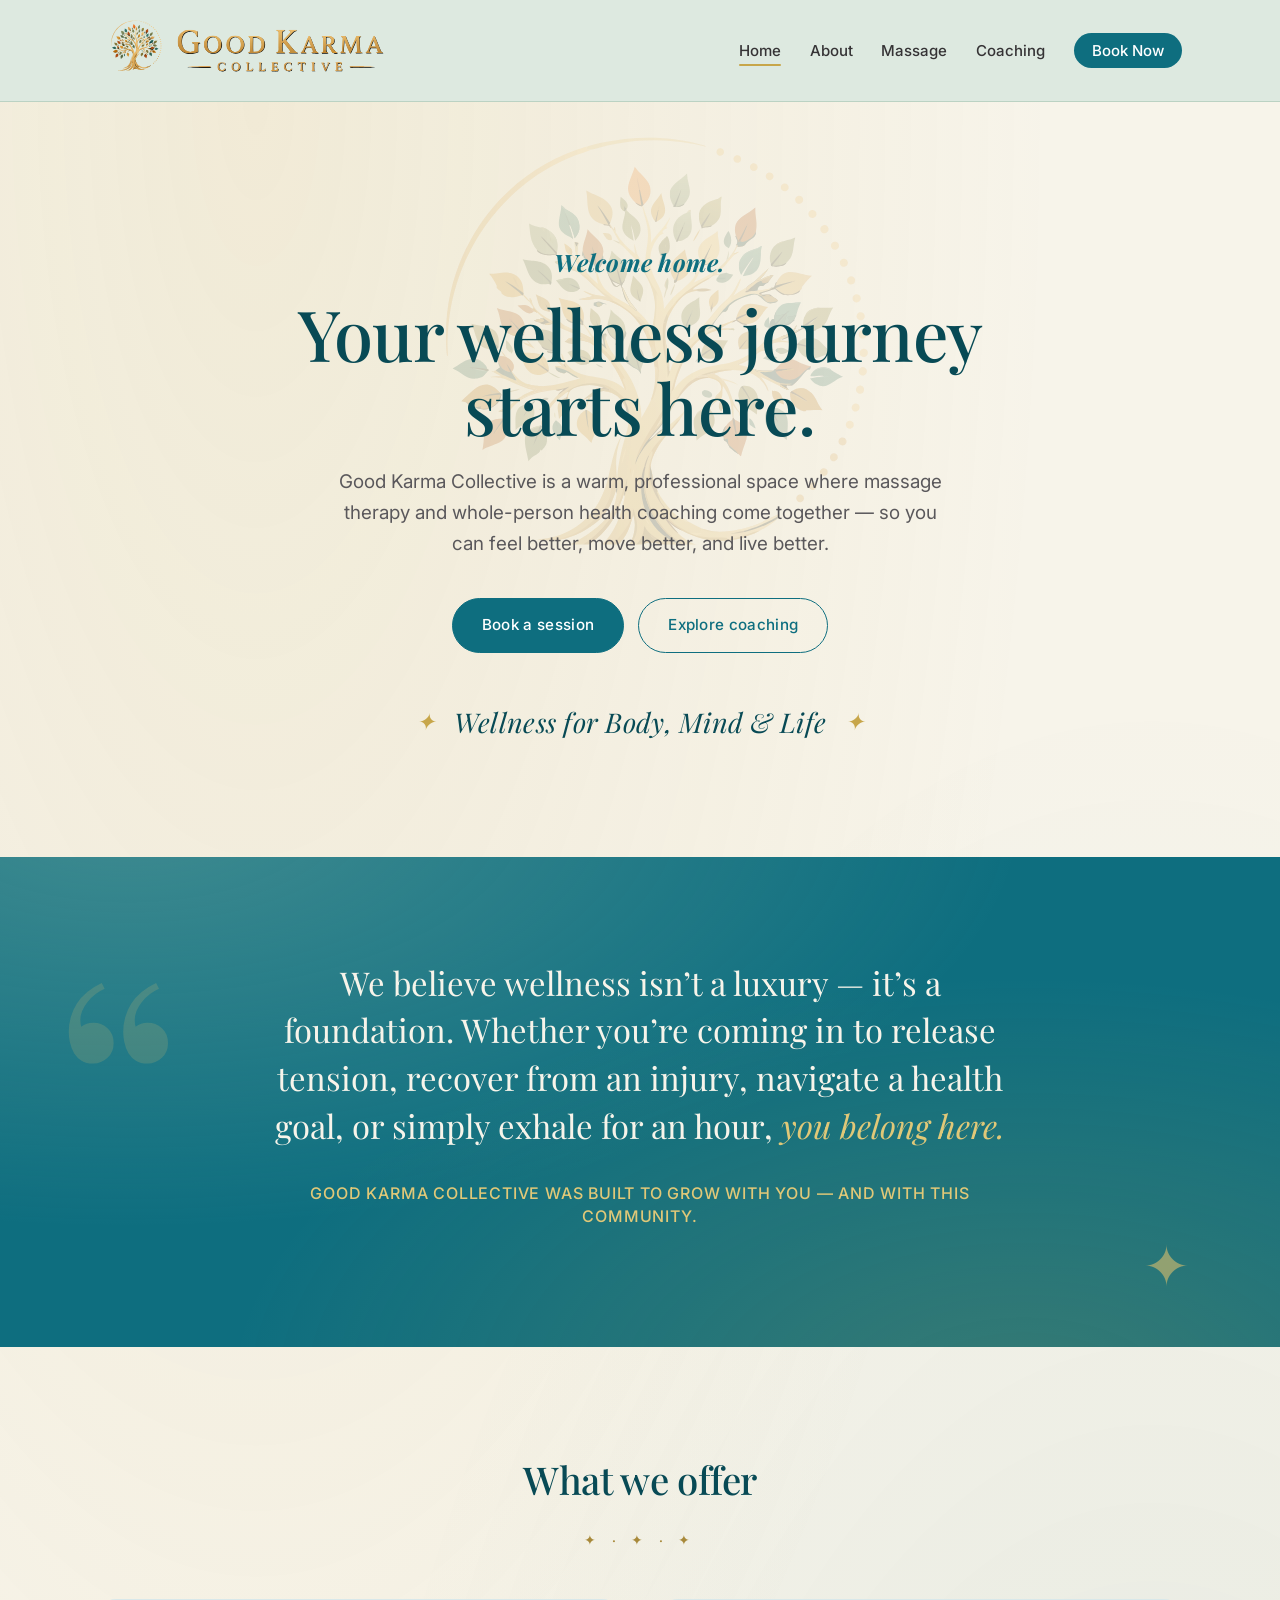
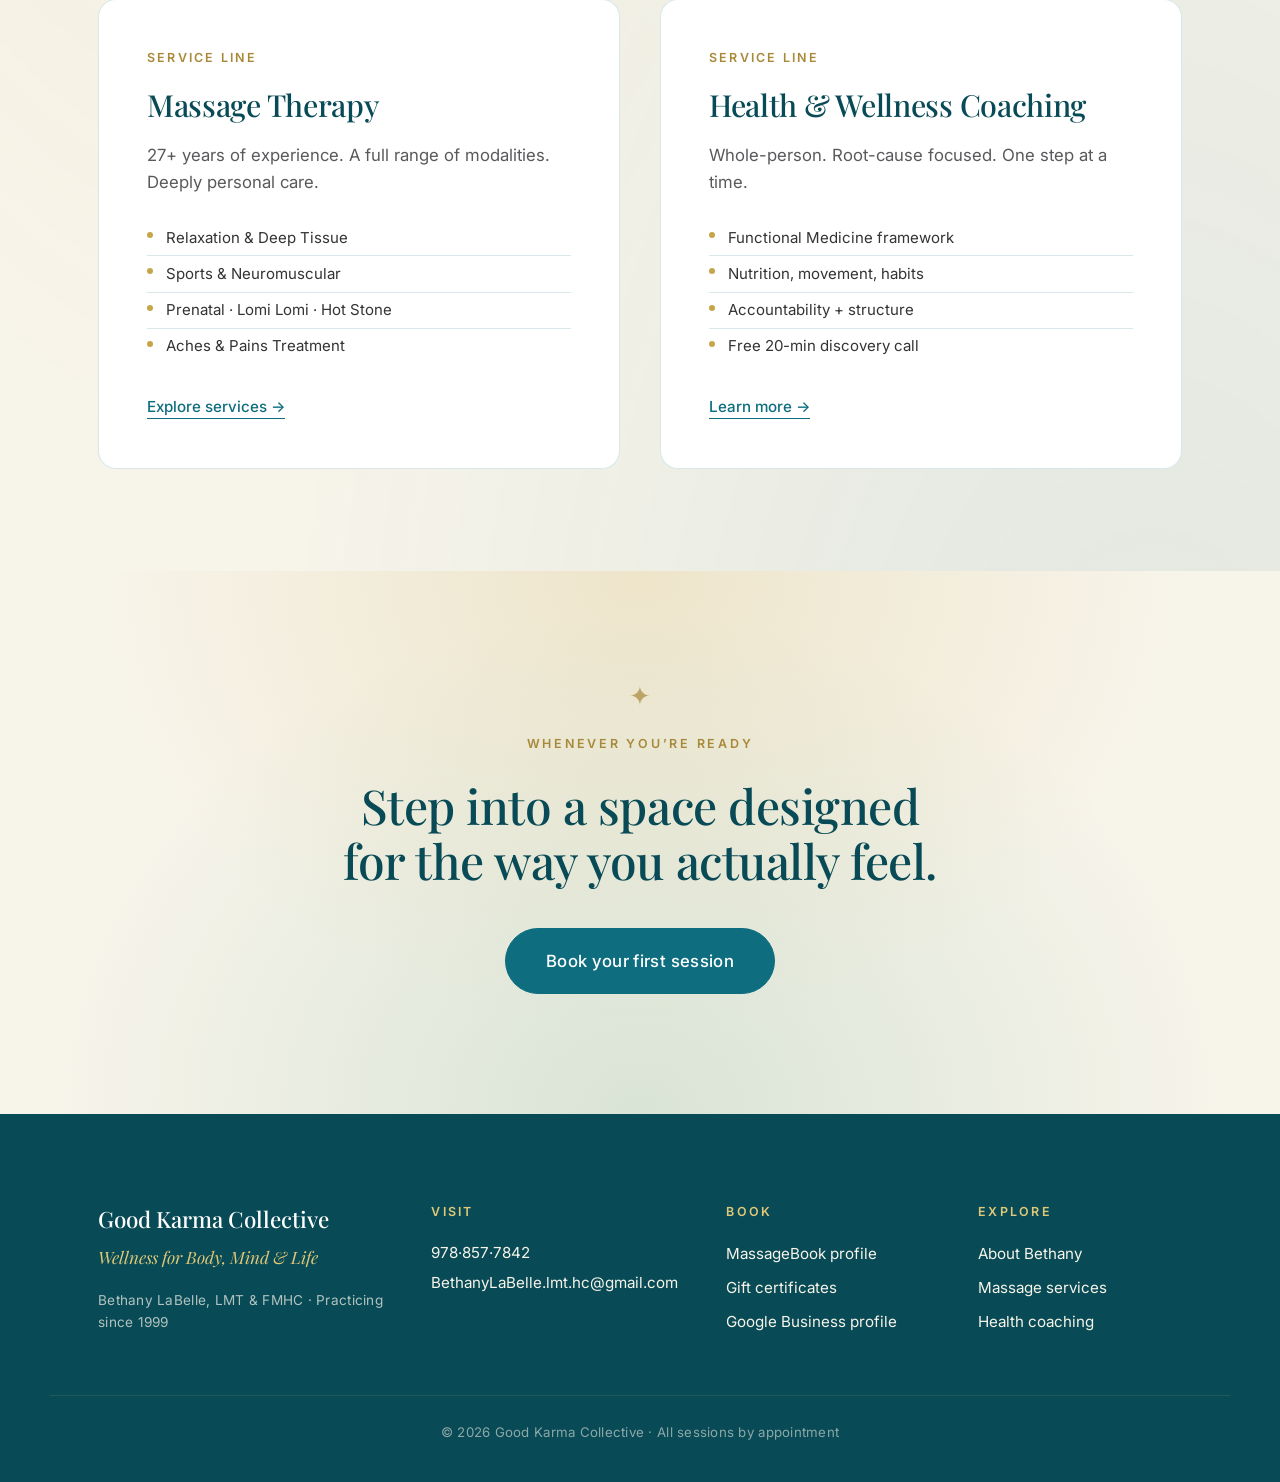
==== index.html @ 180ca0ec "Build out full 5-page site + v4 wellness palette + tree backdrop" ====
<!DOCTYPE html>
<html lang="en">
<head>
  <meta charset="UTF-8">
  <meta name="viewport" content="width=device-width, initial-scale=1.0">
  <title>Good Karma Collective — Wellness for Body, Mind & Life</title>
  <meta name="description" content="Massage therapy and functional medicine health coaching in a warm, professional space. Bethany LaBelle, LMT and FMHC, practicing since 1999.">

  <link rel="preconnect" href="https://fonts.googleapis.com">
  <link rel="preconnect" href="https://fonts.gstatic.com" crossorigin>
  <link href="https://fonts.googleapis.com/css2?family=Playfair+Display:ital,wght@0,400;0,500;0,600;0,700;1,400&family=Inter:wght@300;400;500;600&display=swap" rel="stylesheet">

  <link rel="stylesheet" href="styles.css">

  <!-- Variant-only styles: ghosted tree backdrop. Doesn't modify shared styles.css. -->
  <style>
    /* Fixed tree behind content. Strictly centered, no viewport-unit drift. */
    .tree-backdrop {
      position: fixed;
      top: 0;
      left: 0;
      width: 100%;
      height: 100%;
      z-index: 0;
      pointer-events: none;
      overflow: hidden;
    }
    .tree-backdrop img {
      position: absolute;
      top: 50%;
      left: 50%;
      width: min(720px, 82vw);
      height: auto;
      opacity: 0.18;
      /* Hide the wordmark portion (bottom ~38% of the large logo viewBox) so only the tree shows */
      clip-path: inset(0 0 38% 0);
      /* Centered, no vh-based translate — stays put regardless of viewport changes */
      transform: translate(-50%, -50%);
    }

    /* Stack the page content above the backdrop without nuking the existing styles.css rules. */
    .site-header,
    main,
    .site-footer {
      position: relative;
      z-index: 2;
    }

    /* Hero gets a transparent bg so the tree shows through it — body cream + fixed tree underneath. */
    .hero {
      background: transparent !important;
    }
    /* Hero radial accents preserved as a ::before so we don't lose the warm glow. */
    .hero::before {
      content: "";
      position: absolute;
      inset: 0;
      pointer-events: none;
      z-index: -1;
      background:
        radial-gradient(ellipse at 20% 0%, rgba(199, 166, 74, 0.12), transparent 55%),
        radial-gradient(ellipse at 90% 100%, rgba(14, 110, 127, 0.10), transparent 55%);
    }

    /* Closing CTA: keep its warm sage+gold wash but explicitly cover the tree once the user scrolls past it. */
    .closing-cta { position: relative; }
  </style>
</head>
<body>

  <div class="tree-backdrop" aria-hidden="true">
    <img src="assets/logo-large.svg" alt="">
  </div>

  <header class="site-header">
    <div class="container header-inner">
      <a href="index.html" class="brand" aria-label="Good Karma Collective — home">
        <img class="brand-logo" src="assets/logo-small.svg" alt="Good Karma Collective" width="220" height="48">
      </a>
      <nav class="site-nav" aria-label="Primary">
        <ul>
          <li><a href="index.html" aria-current="page">Home</a></li>
          <li><a href="about.html">About</a></li>
          <li><a href="massage.html">Massage</a></li>
          <li><a href="coaching.html">Coaching</a></li>
          <li><a href="book.html" class="nav-cta">Book&nbsp;Now</a></li>
        </ul>
      </nav>
    </div>
  </header>

  <main>

    <section class="hero">
      <div class="container hero-inner">
        <p class="hero-eyebrow"><em>Welcome home.</em></p>
        <h1 class="hero-headline">Your wellness journey<br>starts here.</h1>
        <p class="hero-lede">
          Good Karma Collective is a warm, professional space where massage therapy
          and whole-person health coaching come together &mdash; so you can feel
          better, move better, and live better.
        </p>
        <p class="hero-cta-row">
          <a href="https://www.massagebook.com/therapists/good-karma-collective/widget/services?src=external" class="btn btn-primary">Book a session</a>
          <a href="#coaching" class="btn btn-secondary">Explore coaching</a>
        </p>
        <p class="hero-tagline">Wellness for Body, Mind &amp; Life</p>
      </div>
    </section>

    <section class="vision">
      <div class="container">
        <blockquote class="vision-statement">
          <p>
            We believe wellness isn&rsquo;t a luxury &mdash; it&rsquo;s a foundation.
            Whether you&rsquo;re coming in to release tension, recover from an injury,
            navigate a health goal, or simply exhale for an hour,
            <em>you belong here.</em>
          </p>
          <p class="vision-footer">
            Good Karma Collective was built to grow with you &mdash;
            and with this community.
          </p>
        </blockquote>
      </div>
    </section>

    <section class="services" id="services">
      <div class="container">
        <h2 class="section-title">What we offer</h2>
        <div class="service-grid">

          <article class="service-card">
            <p class="service-card-eyebrow">Service line</p>
            <h3 class="service-card-title">Massage Therapy</h3>
            <p class="service-card-lede">
              27+ years of experience. A full range of modalities.
              Deeply personal care.
            </p>
            <ul class="service-card-detail">
              <li>Relaxation &amp; Deep Tissue</li>
              <li>Sports &amp; Neuromuscular</li>
              <li>Prenatal · Lomi Lomi · Hot Stone</li>
              <li>Aches &amp; Pains Treatment</li>
            </ul>
            <a href="massage.html" class="service-card-link">
              Explore services <span aria-hidden="true">&rarr;</span>
            </a>
          </article>

          <article class="service-card" id="coaching">
            <p class="service-card-eyebrow">Service line</p>
            <h3 class="service-card-title">Health &amp; Wellness Coaching</h3>
            <p class="service-card-lede">
              Whole-person. Root-cause focused. One step at a time.
            </p>
            <ul class="service-card-detail">
              <li>Functional Medicine framework</li>
              <li>Nutrition, movement, habits</li>
              <li>Accountability + structure</li>
              <li>Free 20-min discovery call</li>
            </ul>
            <a href="coaching.html" class="service-card-link">
              Learn more <span aria-hidden="true">&rarr;</span>
            </a>
          </article>

        </div>
      </div>
    </section>

    <section class="closing-cta">
      <div class="container closing-inner">
        <p class="closing-eyebrow">Whenever you&rsquo;re ready</p>
        <h2 class="closing-headline">
          Step into a space designed<br>for the way you actually feel.
        </h2>
        <p>
          <a href="https://www.massagebook.com/therapists/good-karma-collective/widget/services?src=external" class="btn btn-primary btn-large">Book your first session</a>
        </p>
      </div>
    </section>

  </main>

  <footer class="site-footer">
    <div class="container footer-grid">
      <div class="footer-brand">
        <p class="footer-brand-name">Good Karma Collective</p>
        <p class="footer-tagline">Wellness for Body, Mind &amp; Life</p>
        <p class="footer-credential">Bethany LaBelle, LMT &amp; FMHC &middot; Practicing since 1999</p>
      </div>

      <div class="footer-col">
        <h4>Visit</h4>
        <p class="footer-contact">
          <a href="tel:+19788577842">978&middot;857&middot;7842</a><br>
          <a href="mailto:BethanyLaBelle.lmt.hc@gmail.com">BethanyLaBelle.lmt.hc@gmail.com</a>
        </p>
      </div>

      <div class="footer-col">
        <h4>Book</h4>
        <ul class="footer-list">
          <li><a href="https://www.massagebook.com/biz/good-karma-collective">MassageBook profile</a></li>
          <li><a href="https://www.massagebook.com/therapists/good-karma-collective/gift-certificates?src=external">Gift certificates</a></li>
          <li><a href="https://share.google/3BNZRZ391JrKIH8xJ">Google Business profile</a></li>
        </ul>
      </div>

      <div class="footer-col">
        <h4>Explore</h4>
        <ul class="footer-list">
          <li><a href="about.html">About Bethany</a></li>
          <li><a href="massage.html">Massage services</a></li>
          <li><a href="coaching.html">Health coaching</a></li>
        </ul>
      </div>
    </div>

    <div class="container footer-fineprint">
      <p>&copy; 2026 Good Karma Collective &middot; All sessions by appointment</p>
    </div>
  </footer>

</body>
</html>
---- styles.css ----
/* =========================================================
   Good Karma Collective — Home page (v4 mockup)
   Palette: Deep Teal #0E6E7F · Brushed Gold #C7A64A · Warm Ivory #F7F4EA
            Soft Sage #A8C9B5 · Charcoal #353335
   Adopted 2026-05-31 per Jay.
   Typography: Playfair Display (serif heads) + Inter (body)
   v4 changes: palette swap end-to-end, logo CSS reverted (SVG self-balanced),
   terracotta accents replaced with palette gold, sage replaces terracotta
   in soft radial washes (vision + closing-cta).
   ========================================================= */

/* ---------- Design tokens ---------- */
:root {
  /* v4 brand palette — sourced from wellness palette adopted 2026-05-31:
     Deep Teal #0E6E7F · Brushed Gold #C7A64A · Warm Ivory #F7F4EA
     Soft Sage #A8C9B5 · Charcoal #353335 */

  /* Deep Teal — healing, trust, balance */
  --teal-900: #084a55;   /* darker companion for layered emphasis */
  --teal-700: #0e6e7f;   /* primary teal — vision section, primary buttons, nav CTA */
  --teal-500: #2e96a4;   /* mid-tone for hover */
  --teal-100: #cde4e8;   /* very light teal wash */

  /* Brushed Gold — warmth, positivity, energy */
  --gold-700: #97802e;
  --gold-600: #a8893a;   /* button/link hover */
  --gold-500: #c7a64a;   /* primary gold — eyebrows, ornaments, accents */
  --gold-300: #d9bf6e;
  --gold-200: #e0c878;   /* gold-on-dark highlight */
  --gold-100: #ede2b8;

  /* Soft Sage — natural, grounding, refreshing */
  --sage-300: #c6dbcc;
  --sage-500: #a8c9b5;   /* primary sage — fills, subtle washes */
  --sage-700: #6c9d7e;   /* darker sage for type/borders */

  /* Charcoal — strong, modern, grounded */
  --charcoal:    #353335;
  --charcoal-80: rgba(53, 51, 53, 0.80);

  /* Neutrals */
  --cream:        #f7f4ea;   /* Warm Ivory — body bg, clean/calm/serene */
  --header-bg:    #dde9e0;   /* Light Sage — visible band against ivory body */
  --paper:        #ffffff;   /* card bg — clean white against ivory */
  --ink:          #353335;   /* Charcoal — primary text */
  --ink-soft:     #5a585b;   /* lighter charcoal — secondary text */
  --ink-faint:    #8a8889;
  --line:         rgba(14, 110, 127, 0.16);

  /* Type */
  --font-serif: 'Playfair Display', 'Cormorant Garamond', Georgia, serif;
  --font-sans:  'Inter', -apple-system, BlinkMacSystemFont, 'Helvetica Neue', sans-serif;

  /* Rhythm */
  --container-max: 1180px;
  --gutter: clamp(1.25rem, 4vw, 3rem);
  --section-y: clamp(4rem, 8vw, 7rem);
}

/* ---------- Reset-ish ---------- */
*, *::before, *::after { box-sizing: border-box; }
html { scroll-behavior: smooth; }
body {
  margin: 0;
  background: var(--cream);
  color: var(--ink);
  font-family: var(--font-sans);
  font-size: 17px;
  line-height: 1.6;
  -webkit-font-smoothing: antialiased;
}
h1, h2, h3, h4, h5 {
  font-family: var(--font-serif);
  font-weight: 500;
  margin: 0;
  letter-spacing: -0.01em;
  color: var(--teal-900);
}
p { margin: 0 0 1em; }
a { color: var(--teal-700); text-decoration: none; transition: color 0.2s ease; }
a:hover { color: var(--gold-600); }
ul { margin: 0; padding: 0; list-style: none; }
em { font-style: italic; }

.container {
  width: 100%;
  max-width: var(--container-max);
  margin: 0 auto;
  padding: 0 var(--gutter);
}

/* ---------- Buttons ---------- */
.btn {
  display: inline-block;
  padding: 0.95em 1.9em;
  font-family: var(--font-sans);
  font-size: 0.95rem;
  font-weight: 500;
  letter-spacing: 0.02em;
  border-radius: 999px;
  transition: transform 0.15s ease, background 0.2s ease, color 0.2s ease, border-color 0.2s ease;
  cursor: pointer;
  white-space: nowrap;
}
.btn-primary {
  background: var(--teal-700);
  color: var(--paper);
  border: 1px solid var(--teal-700);
}
.btn-primary:hover {
  background: var(--teal-900);
  color: var(--gold-200);
  transform: translateY(-1px);
}
.btn-secondary {
  background: transparent;
  color: var(--teal-700);
  border: 1px solid var(--teal-700);
}
.btn-secondary:hover {
  background: var(--teal-700);
  color: var(--paper);
}
.btn-large {
  padding: 1.1em 2.4em;
  font-size: 1.05rem;
}

/* ---------- Header ---------- */
.site-header {
  border-bottom: 1px solid rgba(108, 157, 126, 0.30);
  position: sticky;
  top: 0;
  z-index: 50;
  backdrop-filter: blur(10px);
  /* v4.1 — light sage header band reads clearly against Warm Ivory body */
  background: var(--header-bg);
}
.header-inner {
  display: flex;
  align-items: center;
  justify-content: space-between;
  padding-top: 1.1rem;
  padding-bottom: 1.1rem;
  gap: 2rem;
}
.brand {
  display: flex;
  align-items: center;
  color: var(--teal-900);
}
.brand-logo {
  display: block;
  height: 66px;
  width: auto;
  max-width: 340px;
  /* v4.1 — Jay dev-tools sized. SVG self-balances the tree; pure scale, no transform. */
}
@media (max-width: 720px) {
  .brand-logo { height: 54px; max-width: 260px; }
}
.site-nav ul {
  display: flex;
  align-items: center;
  gap: 1.8rem;
}
.site-nav a {
  font-size: 0.94rem;
  font-weight: 500;
  color: var(--ink);
  position: relative;
}
.site-nav a[aria-current="page"]::after {
  content: "";
  position: absolute;
  left: 0; right: 0; bottom: -6px;
  height: 2px;
  background: var(--gold-500);
  border-radius: 2px;
}
.site-nav .nav-cta {
  padding: 0.55em 1.2em;
  background: var(--teal-700);
  color: var(--paper);
  border-radius: 999px;
}
.site-nav .nav-cta:hover { background: var(--teal-900); color: var(--gold-200); }

/* ---------- Hero ---------- */
.hero {
  padding: clamp(5rem, 11vw, 9rem) 0 clamp(4rem, 9vw, 7rem);
  background:
    radial-gradient(ellipse at 20% 0%, rgba(201, 168, 76, 0.10), transparent 55%),
    radial-gradient(ellipse at 90% 100%, rgba(26, 92, 86, 0.08), transparent 55%),
    var(--cream);
  text-align: center;
}
.hero-inner { max-width: 820px; }
.hero-eyebrow {
  font-family: var(--font-serif);
  font-size: clamp(1.5rem, 2vw, 1.5rem);
  font-weight: bold;
  color: var(--teal-700);
  margin-bottom: 1rem;
  letter-spacing: 0.01em;
}
.hero-headline {
  font-size: clamp(2.5rem, 6vw, 4.4rem);
  line-height: 1.05;
  margin-bottom: 1.3rem;
  font-weight: 500;
}
.hero-lede {
  font-size: clamp(1.05rem, 1.6vw, 1.18rem);
  color: var(--ink-soft);
  max-width: 620px;
  margin-left: auto;
  margin-right: auto;
  margin-bottom: 2.4rem;
  line-height: 1.65;
}
.hero-cta-row {
  display: flex;
  gap: 0.9rem;
  justify-content: center;
  flex-wrap: wrap;
  margin-bottom: 3rem;
}
.hero-tagline {
  font-family: var(--font-serif);
  font-style: italic;
  font-size: clamp(1.35rem, 2.2vw, 1.7rem);
  color: var(--teal-900);
  letter-spacing: 0.01em;
  margin: 0;
  display: inline-flex;
  align-items: center;
  gap: 0.7em;
}
.hero-tagline::before,
.hero-tagline::after {
  content: "✦";
  display: inline-block;
  font-family: var(--font-serif);
  font-size: 0.85em;
  color: var(--gold-500);
  width: auto;
  height: auto;
  background: none;
  transform: translateY(-2px);
}

/* ---------- Vision ---------- */
.vision {
  padding: var(--section-y) 0;
  background:
    radial-gradient(ellipse at 80% 110%, rgba(199, 166, 74, 0.22), transparent 55%),
    radial-gradient(ellipse at 10% -10%, rgba(168, 201, 181, 0.32), transparent 55%),
    var(--teal-700);
  color: var(--paper);
  position: relative;
  overflow: hidden;
}
.vision::before {
  content: "\201C"; /* opening curly quote */
  position: absolute;
  top: 0.2em;
  left: 4vw;
  font-family: var(--font-serif);
  font-size: 20rem;
  color: var(--gold-300);
  opacity: 0.18;
  line-height: 1;
  pointer-events: none;
}
.vision::after {
  content: "✦";
  position: absolute;
  bottom: 8%;
  right: 7%;
  font-family: var(--font-serif);
  font-size: 3.5rem;
  color: var(--gold-300);
  opacity: 0.6;
  pointer-events: none;
}
.vision-statement {
  margin: 0 auto;
  max-width: 760px;
  text-align: center;
  font-family: var(--font-serif);
  font-size: clamp(1.4rem, 2.8vw, 2.05rem);
  line-height: 1.45;
  color: var(--cream);
  font-weight: 400;
}
.vision-statement em {
  color: var(--gold-200);
  font-style: italic;
}
.vision-footer {
  margin-top: 2rem;
  font-family: var(--font-sans);
  font-size: 1rem;
  color: var(--gold-200);
  letter-spacing: 0.05em;
  text-transform: uppercase;
  font-weight: 500;
}

/* ---------- Services ---------- */
.services {
  padding: var(--section-y) 0;
}
.section-title {
  font-size: clamp(1.7rem, 3vw, 2.4rem);
  text-align: center;
  margin-bottom: 3rem;
  position: relative;
  font-weight: 500;
}
.section-title::after {
  content: "✦ · ✦ · ✦";
  display: block;
  margin: 1.1rem auto 0;
  font-family: var(--font-serif);
  font-size: 0.9rem;
  color: var(--gold-600);
  letter-spacing: 0.4em;
  background: none;
  width: auto;
  height: auto;
  border-radius: 0;
}
.service-grid {
  display: grid;
  grid-template-columns: 1fr;
  gap: 2rem;
}
@media (min-width: 760px) {
  .service-grid { grid-template-columns: 1fr 1fr; gap: 2.5rem; }
}
.service-card {
  background: var(--paper);
  border: 1px solid var(--line);
  border-radius: 18px;
  padding: clamp(2rem, 4vw, 3rem);
  transition: transform 0.25s ease, box-shadow 0.25s ease, border-color 0.25s ease;
  /* Anchor for the stretched-link pseudo so the whole card is clickable */
  position: relative;
}
.service-card:hover {
  transform: translateY(-4px);
  box-shadow: 0 16px 44px -22px rgba(14, 110, 127, 0.30);
  border-color: var(--sage-700);
  background: linear-gradient(180deg, var(--paper), rgba(168, 201, 181, 0.18));
}
.service-card-eyebrow {
  font-size: 0.78rem;
  letter-spacing: 0.18em;
  text-transform: uppercase;
  color: var(--gold-600);
  margin: 0 0 0.8rem;
  font-weight: 600;
}
.service-card-title {
  font-size: clamp(1.5rem, 2.5vw, 1.9rem);
  margin-bottom: 0.8rem;
  font-weight: 500;
}
.service-card-lede {
  font-size: 1.05rem;
  color: var(--ink-soft);
  line-height: 1.6;
  margin-bottom: 1.5rem;
}
.service-card-detail {
  font-size: 0.94rem;
  color: var(--ink);
  margin-bottom: 1.8rem;
}
.service-card-detail li {
  padding: 0.35rem 0;
  border-bottom: 1px solid var(--line);
  position: relative;
  padding-left: 1.2rem;
}
.service-card-detail li:last-child { border-bottom: 0; }
.service-card-detail li::before {
  content: "";
  position: absolute;
  left: 0;
  top: 1em;
  width: 6px;
  height: 6px;
  background: var(--gold-500);
  border-radius: 50%;
  transform: translateY(-50%);
}
.service-card-link {
  font-weight: 500;
  font-size: 0.95rem;
  color: var(--teal-700);
  border-bottom: 1px solid currentColor;
  padding-bottom: 2px;
  /* The visible link stays as the click affordance; its ::after stretches over the
     whole card so clicking anywhere on the card navigates to this href. */
  position: static;
}
.service-card-link::after {
  content: "";
  position: absolute;
  inset: 0;
  z-index: 1;
}
.service-card-link:hover { color: var(--gold-600); }
.service-card:hover { cursor: pointer; }

/* ---------- Closing CTA ---------- */
.closing-cta {
  padding: var(--section-y) 0;
  background:
    radial-gradient(ellipse at 50% 100%, rgba(168, 201, 181, 0.38), transparent 65%),
    radial-gradient(ellipse at 50% 0%, rgba(199, 166, 74, 0.20), transparent 60%),
    var(--cream);
  text-align: center;
  position: relative;
}
.closing-cta::before {
  content: "✦";
  display: block;
  font-family: var(--font-serif);
  font-size: 1.6rem;
  color: var(--gold-600);
  text-align: center;
  margin-bottom: 1.2rem;
  opacity: 0.7;
}
.closing-inner { max-width: 720px; }
.closing-eyebrow {
  font-size: 0.78rem;
  letter-spacing: 0.22em;
  text-transform: uppercase;
  color: var(--gold-600);
  font-weight: 600;
  margin-bottom: 1.5rem;
}
.closing-headline {
  font-size: clamp(1.9rem, 4vw, 3rem);
  line-height: 1.15;
  margin-bottom: 2.5rem;
  font-weight: 500;
}

/* ---------- Footer ---------- */
.site-footer {
  background: var(--teal-900);
  color: var(--cream);
  padding: clamp(4rem, 7vw, 5.5rem) 0 1.6rem;
}
.footer-grid {
  display: grid;
  grid-template-columns: 1fr;
  gap: 2.5rem;
  margin-bottom: 3rem;
}
@media (min-width: 760px) {
  .footer-grid { grid-template-columns: 1.4fr 1fr 1fr 1fr; gap: 3rem; }
}
.site-footer h4 {
  font-family: var(--font-sans);
  font-size: 0.78rem;
  letter-spacing: 0.18em;
  text-transform: uppercase;
  color: var(--gold-200);
  font-weight: 600;
  margin-bottom: 1rem;
}
.site-footer a { color: var(--cream); border-bottom: 1px solid transparent; }
.site-footer a:hover { color: var(--gold-200); border-bottom-color: var(--gold-200); }

.footer-brand-name {
  font-family: var(--font-serif);
  font-size: 1.4rem;
  color: var(--paper);
  margin-bottom: 0.4rem;
  font-weight: 500;
}
.footer-tagline {
  font-family: var(--font-serif);
  font-style: italic;
  color: var(--gold-200);
  margin-bottom: 1.2rem;
}
.footer-credential {
  font-size: 0.85rem;
  color: rgba(250, 246, 236, 0.7);
  letter-spacing: 0.02em;
}

.footer-contact { line-height: 2; font-size: 0.95rem; }
.footer-list li { padding: 0.3rem 0; font-size: 0.95rem; }

.footer-fineprint {
  border-top: 1px solid rgba(201, 168, 76, 0.15);
  padding-top: 1.6rem;
  font-size: 0.83rem;
  color: rgba(250, 246, 236, 0.55);
  letter-spacing: 0.02em;
  text-align: center;
}

/* ---------- Responsive nav (very basic v1) ---------- */
@media (max-width: 720px) {
  .header-inner { gap: 1rem; flex-wrap: wrap; }
  .site-nav ul { gap: 1rem; flex-wrap: wrap; justify-content: flex-end; }
  .site-nav a { font-size: 0.88rem; }
}
@media (max-width: 480px) {
  .site-nav ul { width: 100%; justify-content: center; }
}

/* =========================================================
   Inner pages — about / massage / coaching / book
   Shared patterns: page-hero, portrait, pricing-table, service-block, iframe-wrap
   ========================================================= */

/* ---------- Page hero (smaller than home hero, same vocabulary) ---------- */
.page-hero {
  padding: clamp(3.5rem, 8vw, 6rem) 0 clamp(2.5rem, 5vw, 4rem);
  text-align: center;
}
.page-hero-eyebrow {
  font-family: var(--font-serif);
  font-style: italic;
  font-size: clamp(1.1rem, 2vw, 1.4rem);
  color: var(--gold-600);
  margin-bottom: 0.8rem;
  letter-spacing: 0.01em;
}
.page-hero-title {
  font-size: clamp(2rem, 5vw, 3.4rem);
  line-height: 1.1;
  font-weight: 500;
  margin-bottom: 1.2rem;
}
.page-hero-lede {
  font-size: clamp(1rem, 1.5vw, 1.15rem);
  color: var(--ink-soft);
  max-width: 640px;
  margin: 0 auto 1.8rem;
  line-height: 1.65;
}

/* ---------- About page: portrait + bio ---------- */
.about-grid {
  display: grid;
  grid-template-columns: 1fr;
  gap: 2.5rem;
  align-items: start;
  padding-bottom: var(--section-y);
}
@media (min-width: 760px) {
  .about-grid { grid-template-columns: minmax(260px, 380px) 1fr; gap: 4rem; align-items: start; }
}
.portrait-wrap {
  position: relative;
  border-radius: 24px;
  overflow: hidden;
  background: var(--teal-900);
  /* Deep teal vignette glow tying the portrait to the brand */
  box-shadow: 0 24px 60px -30px rgba(8, 74, 85, 0.50);
}
.portrait-wrap img {
  display: block;
  width: 100%;
  height: auto;
  /* Soft fade from full opacity in center to teal at edges via mask */
  -webkit-mask-image: radial-gradient(ellipse at 50% 45%, #000 60%, transparent 96%);
          mask-image: radial-gradient(ellipse at 50% 45%, #000 60%, transparent 96%);
}
.about-bio p {
  font-size: 1.05rem;
  line-height: 1.75;
  color: var(--ink);
  margin-bottom: 1.2rem;
}
.about-bio .greeting {
  font-family: var(--font-serif);
  font-size: 3.6rem;
  font-weight: 500;
  color: var(--gold-600);
  float: left;
  line-height: 0.9;
  padding: 0.15em 0.2em 0 0;
  letter-spacing: -0.02em;
}

.credentials {
  margin-top: 2.5rem;
  padding: clamp(1.6rem, 3vw, 2.2rem);
  background: rgba(168, 201, 181, 0.18); /* light sage chip */
  border-radius: 18px;
  border: 1px solid rgba(108, 157, 126, 0.30);
}
.credentials h3 {
  font-size: 1rem;
  letter-spacing: 0.18em;
  text-transform: uppercase;
  color: var(--gold-600);
  font-weight: 600;
  margin-bottom: 1rem;
  font-family: var(--font-sans);
}
.credentials ul {
  list-style: none;
  padding: 0;
  margin: 0;
}
.credentials li {
  padding: 0.5rem 0;
  border-bottom: 1px solid rgba(108, 157, 126, 0.25);
  font-size: 0.98rem;
  color: var(--ink);
}
.credentials li:last-child { border-bottom: 0; }

/* ---------- Service detail (massage page) ---------- */
.service-block {
  padding: clamp(2rem, 4vw, 3rem) 0;
  border-bottom: 1px solid var(--line);
}
.service-block:last-of-type { border-bottom: 0; }
.service-block-inner {
  display: grid;
  grid-template-columns: 1fr;
  gap: 1.8rem;
  align-items: start;
}
@media (min-width: 820px) {
  .service-block-inner { grid-template-columns: 1.4fr 1fr; gap: 3rem; }
}
.service-block-title {
  font-size: clamp(1.5rem, 3vw, 2.1rem);
  font-weight: 500;
  margin-bottom: 0.8rem;
}
.service-block-copy p {
  font-size: 1.05rem;
  line-height: 1.65;
  color: var(--ink-soft);
}

/* ---------- Pricing tables ---------- */
.pricing-table {
  width: 100%;
  border-collapse: collapse;
  background: var(--paper);
  border-radius: 14px;
  overflow: hidden;
  border: 1px solid var(--line);
  font-size: 0.98rem;
}
.pricing-table caption {
  font-family: var(--font-sans);
  font-size: 0.78rem;
  letter-spacing: 0.18em;
  text-transform: uppercase;
  color: var(--gold-600);
  font-weight: 600;
  padding: 0.9rem 1.2rem;
  text-align: left;
  border-bottom: 1px solid var(--line);
  background: rgba(168, 201, 181, 0.10);
}
.pricing-table th,
.pricing-table td {
  padding: 0.8rem 1.2rem;
  text-align: left;
  border-bottom: 1px solid var(--line);
}
.pricing-table tr:last-child th,
.pricing-table tr:last-child td { border-bottom: 0; }
.pricing-table th {
  font-weight: 500;
  color: var(--ink);
}
.pricing-table td {
  text-align: right;
  color: var(--teal-700);
  font-variant-numeric: tabular-nums;
  font-weight: 500;
}

/* ---------- Coaching page packages ---------- */
.packages {
  display: grid;
  grid-template-columns: 1fr;
  gap: 1.5rem;
  margin: 2.5rem auto 0;
  max-width: 880px;
}
@media (min-width: 760px) {
  .packages { grid-template-columns: repeat(3, 1fr); gap: 1.5rem; }
}
.package {
  background: var(--paper);
  border: 1px solid var(--line);
  border-radius: 18px;
  padding: 1.8rem 1.5rem;
  text-align: center;
  transition: transform 0.25s ease, box-shadow 0.25s ease, border-color 0.25s ease;
}
.package:hover {
  transform: translateY(-3px);
  box-shadow: 0 16px 40px -22px rgba(14, 110, 127, 0.30);
  border-color: var(--sage-700);
}
.package-name {
  font-size: 0.82rem;
  letter-spacing: 0.18em;
  text-transform: uppercase;
  color: var(--gold-600);
  font-weight: 600;
  margin-bottom: 0.8rem;
}
.package-detail {
  font-size: 0.95rem;
  color: var(--ink-soft);
  margin-bottom: 1.3rem;
  min-height: 2.8em;
  line-height: 1.5;
}
.package-price {
  font-family: var(--font-serif);
  font-size: 2rem;
  color: var(--teal-900);
  font-weight: 500;
}
.coaching-note {
  margin: 2rem auto 0;
  max-width: 680px;
  text-align: center;
  font-style: italic;
  font-size: 1.05rem;
  color: var(--ink-soft);
  font-family: var(--font-serif);
}

/* ---------- Discovery / contact CTA (coaching + book pages) ---------- */
.contact-cta {
  margin-top: var(--section-y);
  padding: clamp(2.5rem, 5vw, 4rem) clamp(2rem, 4vw, 3rem);
  background:
    radial-gradient(ellipse at 50% 100%, rgba(168, 201, 181, 0.35), transparent 70%),
    var(--paper);
  border-radius: 24px;
  text-align: center;
  border: 1px solid var(--line);
}
.contact-cta-eyebrow {
  font-size: 0.78rem;
  letter-spacing: 0.22em;
  text-transform: uppercase;
  color: var(--gold-600);
  font-weight: 600;
  margin-bottom: 1.2rem;
}
.contact-cta-title {
  font-size: clamp(1.6rem, 3vw, 2.3rem);
  font-weight: 500;
  margin-bottom: 1rem;
}
.contact-cta-body {
  max-width: 560px;
  margin: 0 auto 1.8rem;
  color: var(--ink-soft);
  line-height: 1.65;
}
.contact-cta-channels {
  display: flex;
  justify-content: center;
  gap: 1.5rem;
  flex-wrap: wrap;
  margin-bottom: 2rem;
  font-size: 1.05rem;
}
.contact-cta-channels a {
  color: var(--teal-700);
  font-weight: 500;
}

/* ---------- Book page: iframe wrap ---------- */
.booking-wrap {
  max-width: 980px;
  margin: 0 auto;
  padding: var(--section-y) 0;
}
.booking-wrap-header {
  text-align: center;
  margin-bottom: 2.2rem;
}
.booking-wrap-header h2 {
  font-size: clamp(1.6rem, 3vw, 2.2rem);
  font-weight: 500;
  margin-bottom: 0.6rem;
}
.booking-wrap-header p {
  color: var(--ink-soft);
}
.booking-frame {
  border-radius: 18px;
  overflow: hidden;
  border: 1px solid var(--line);
  box-shadow: 0 24px 60px -30px rgba(8, 74, 85, 0.30);
  background: var(--paper);
}
.booking-frame iframe {
  display: block;
  width: 100%;
  height: 1000px;
  border: 0;
}
.booking-alt {
  text-align: center;
  margin-top: 2.5rem;
  padding-top: 2rem;
  border-top: 1px solid var(--line);
  color: var(--ink-soft);
}
.booking-alt a { font-weight: 500; }
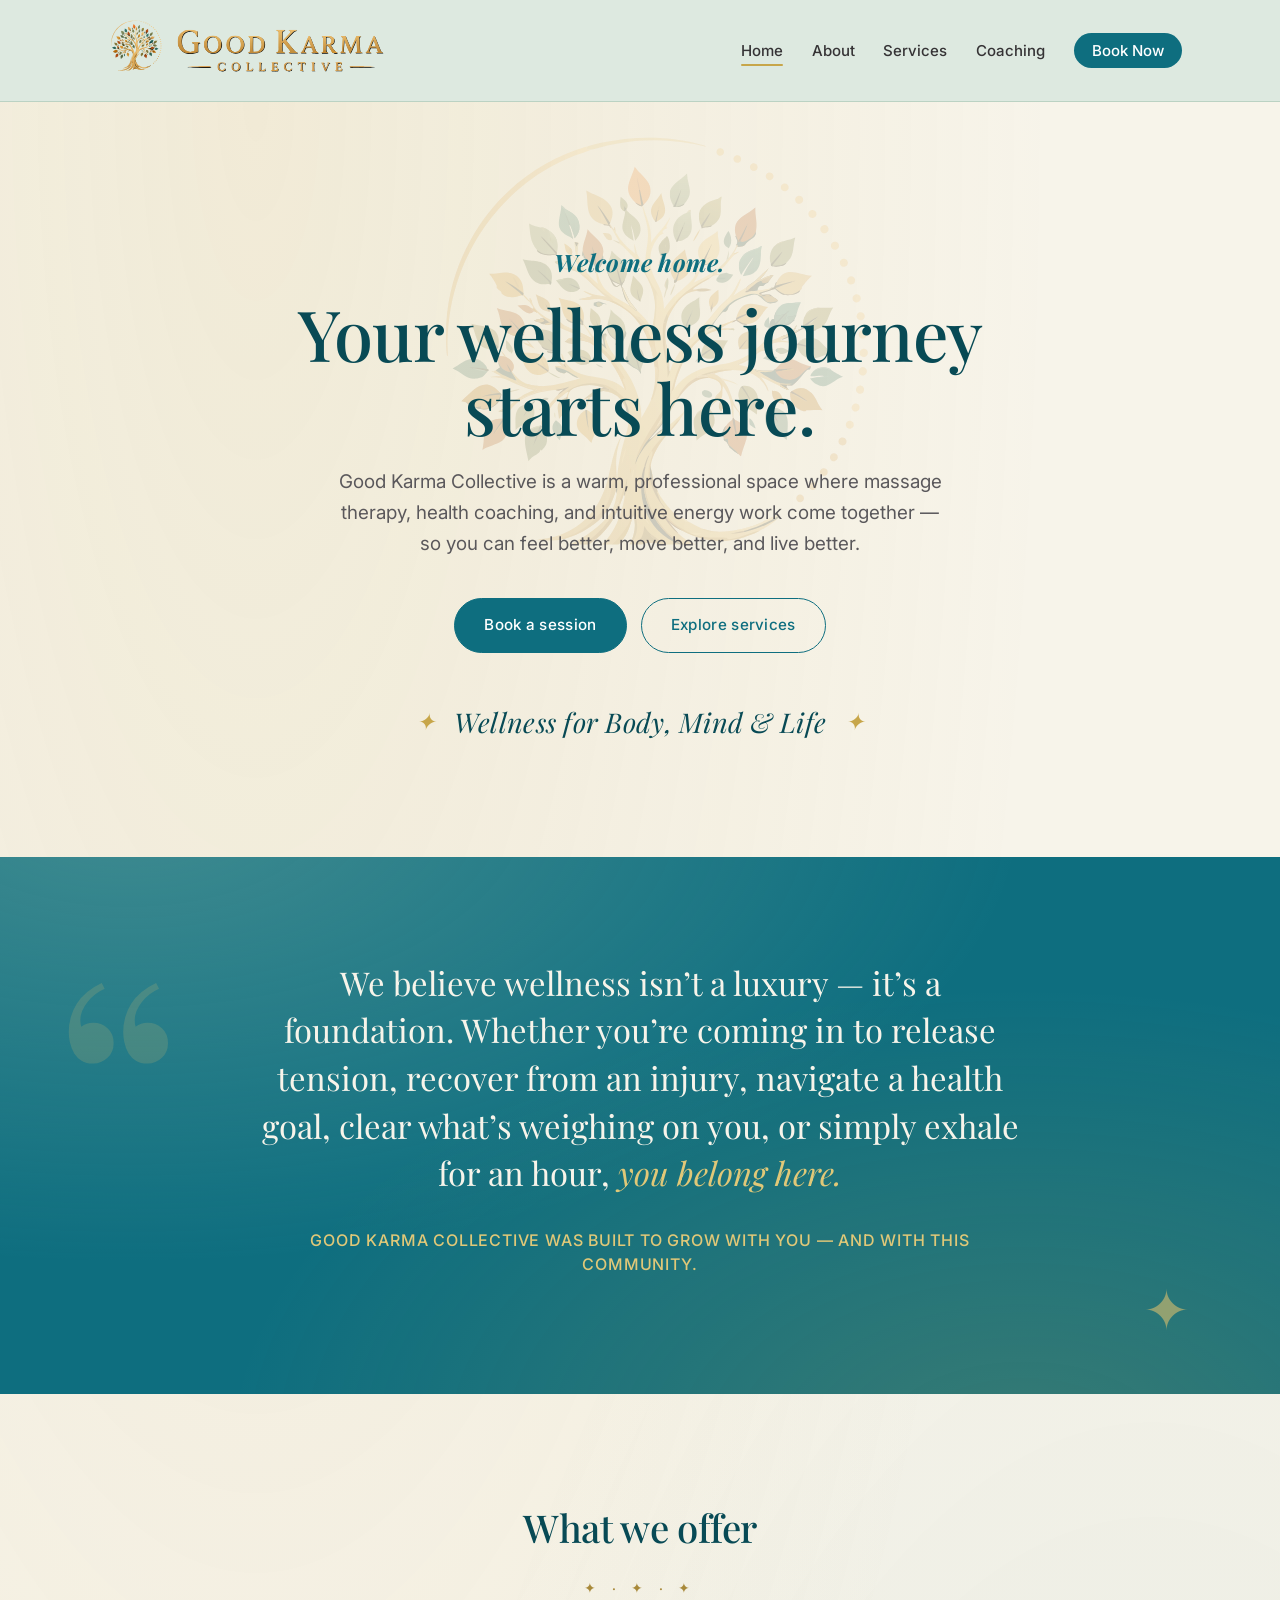
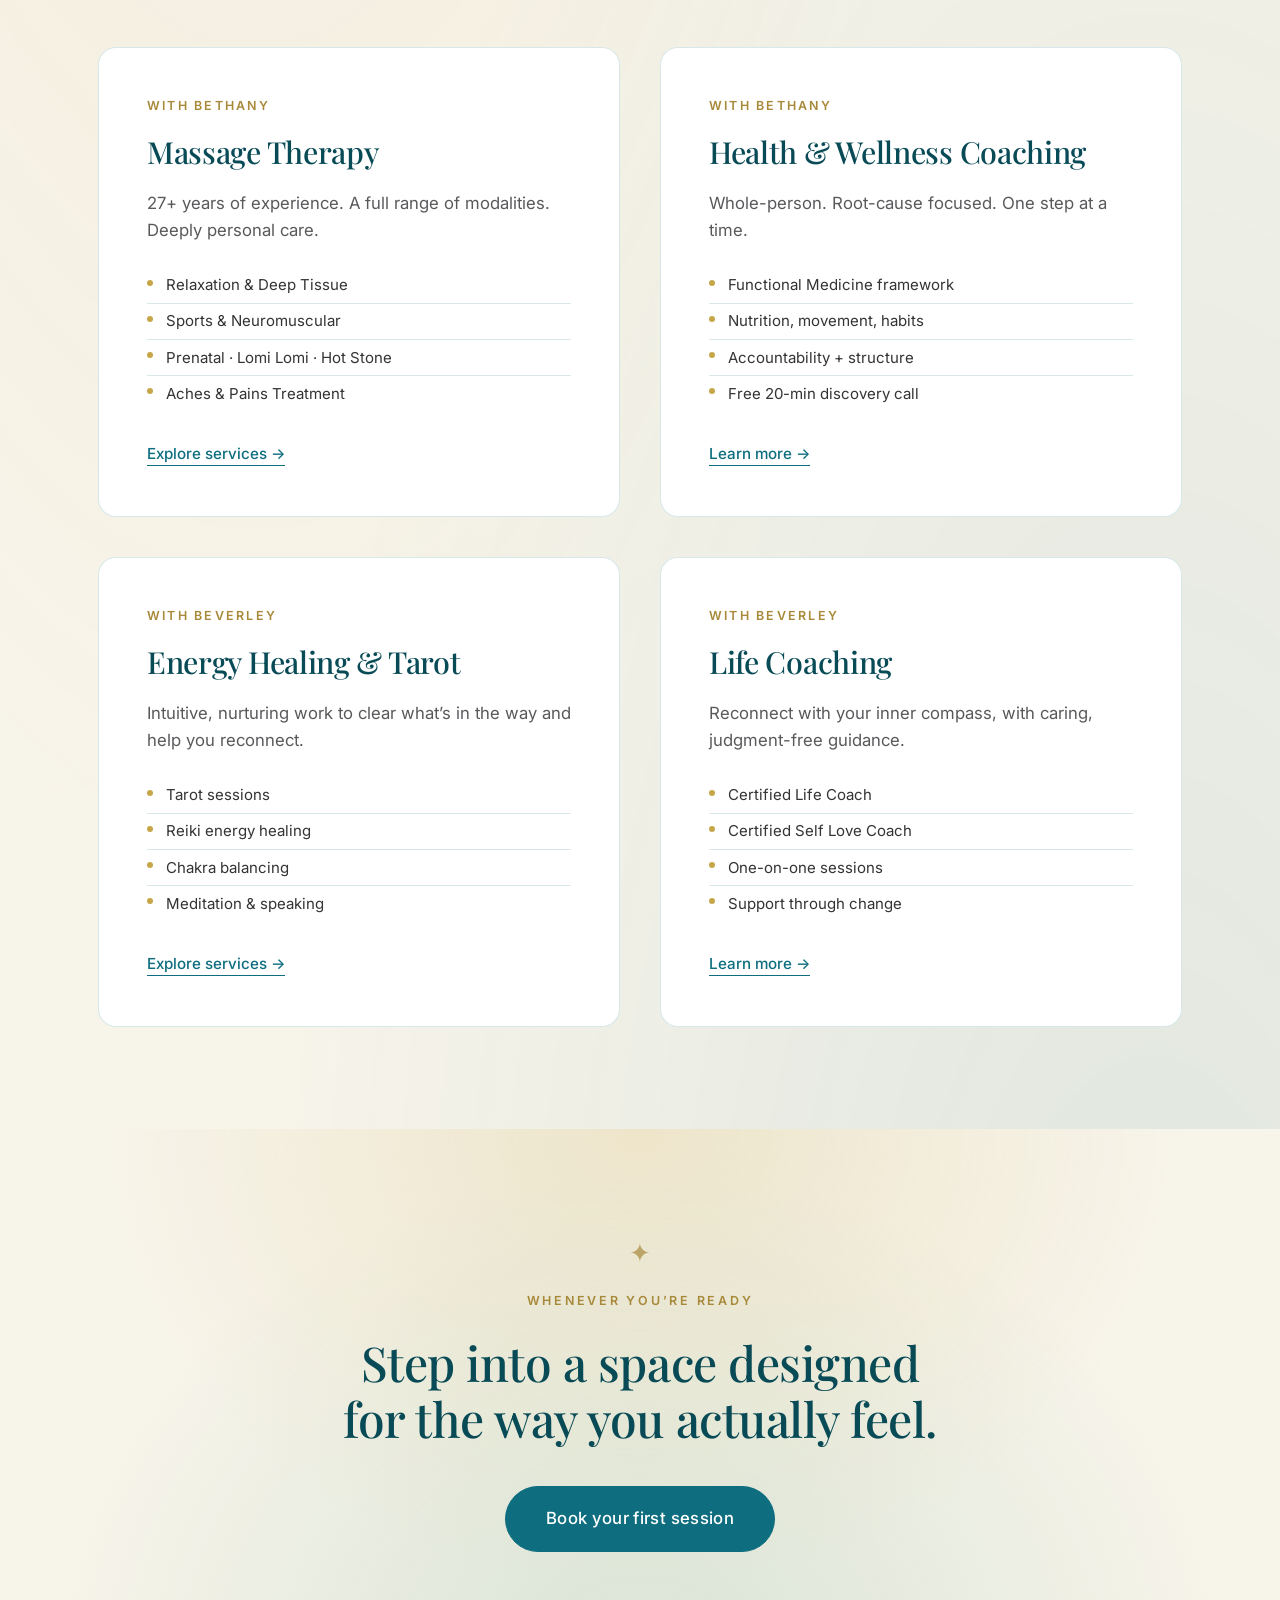
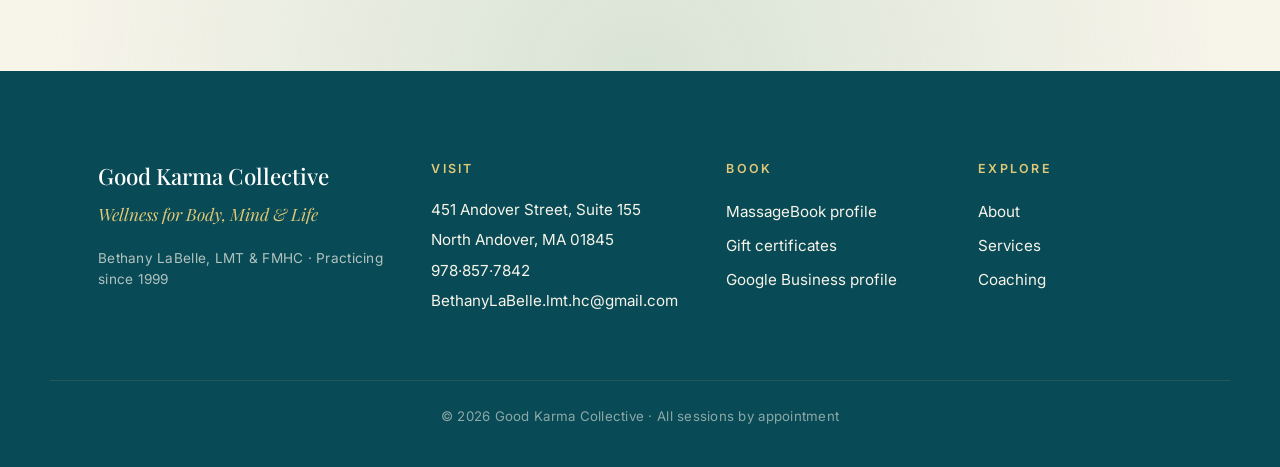
==== commit 2462b4a7: "Add Beverley Raymond as a second provider; multi-provider site - Provider toggle (Bethany/Beverley) " ====
--- a/index.html
+++ b/index.html
@@ -3,8 +3,8 @@
 <head>
   <meta charset="UTF-8">
   <meta name="viewport" content="width=device-width, initial-scale=1.0">
-  <title>Good Karma Collective — Wellness for Body, Mind & Life</title>
-  <meta name="description" content="Massage therapy and functional medicine health coaching in a warm, professional space. Bethany LaBelle, LMT and FMHC, practicing since 1999.">
+  <title>Good Karma Collective — Wellness for Body, Mind &amp; Life</title>
+  <meta name="description" content="A warm, professional wellness space in one place: massage therapy and health coaching with Bethany LaBelle, LMT & FMHC, plus tarot, energy healing, and life coaching with Beverley Raymond.">
 
   <link rel="preconnect" href="https://fonts.googleapis.com">
   <link rel="preconnect" href="https://fonts.gstatic.com" crossorigin>
@@ -81,7 +81,7 @@
         <ul>
           <li><a href="index.html" aria-current="page">Home</a></li>
           <li><a href="about.html">About</a></li>
-          <li><a href="massage.html">Massage</a></li>
+          <li><a href="services.html">Services</a></li>
           <li><a href="coaching.html">Coaching</a></li>
           <li><a href="book.html" class="nav-cta">Book&nbsp;Now</a></li>
         </ul>
@@ -96,13 +96,13 @@
         <p class="hero-eyebrow"><em>Welcome home.</em></p>
         <h1 class="hero-headline">Your wellness journey<br>starts here.</h1>
         <p class="hero-lede">
-          Good Karma Collective is a warm, professional space where massage therapy
-          and whole-person health coaching come together &mdash; so you can feel
+          Good Karma Collective is a warm, professional space where massage therapy,
+          health coaching, and intuitive energy work come together &mdash; so you can feel
           better, move better, and live better.
         </p>
         <p class="hero-cta-row">
-          <a href="https://www.massagebook.com/therapists/good-karma-collective/widget/services?src=external" class="btn btn-primary">Book a session</a>
-          <a href="#coaching" class="btn btn-secondary">Explore coaching</a>
+          <a href="book.html" class="btn btn-primary">Book a session</a>
+          <a href="services.html" class="btn btn-secondary">Explore services</a>
         </p>
         <p class="hero-tagline">Wellness for Body, Mind &amp; Life</p>
       </div>
@@ -114,8 +114,8 @@
           <p>
             We believe wellness isn&rsquo;t a luxury &mdash; it&rsquo;s a foundation.
             Whether you&rsquo;re coming in to release tension, recover from an injury,
-            navigate a health goal, or simply exhale for an hour,
-            <em>you belong here.</em>
+            navigate a health goal, clear what&rsquo;s weighing on you, or simply exhale for
+            an hour, <em>you belong here.</em>
           </p>
           <p class="vision-footer">
             Good Karma Collective was built to grow with you &mdash;
@@ -131,7 +131,7 @@
         <div class="service-grid">
 
           <article class="service-card">
-            <p class="service-card-eyebrow">Service line</p>
+            <p class="service-card-eyebrow">With Bethany</p>
             <h3 class="service-card-title">Massage Therapy</h3>
             <p class="service-card-lede">
               27+ years of experience. A full range of modalities.
@@ -143,13 +143,13 @@
               <li>Prenatal · Lomi Lomi · Hot Stone</li>
               <li>Aches &amp; Pains Treatment</li>
             </ul>
-            <a href="massage.html" class="service-card-link">
+            <a href="services.html#bethany" class="service-card-link">
               Explore services <span aria-hidden="true">&rarr;</span>
             </a>
           </article>
 
-          <article class="service-card" id="coaching">
-            <p class="service-card-eyebrow">Service line</p>
+          <article class="service-card">
+            <p class="service-card-eyebrow">With Bethany</p>
             <h3 class="service-card-title">Health &amp; Wellness Coaching</h3>
             <p class="service-card-lede">
               Whole-person. Root-cause focused. One step at a time.
@@ -160,7 +160,43 @@
               <li>Accountability + structure</li>
               <li>Free 20-min discovery call</li>
             </ul>
-            <a href="coaching.html" class="service-card-link">
+            <a href="coaching.html#bethany" class="service-card-link">
+              Learn more <span aria-hidden="true">&rarr;</span>
+            </a>
+          </article>
+
+          <article class="service-card">
+            <p class="service-card-eyebrow">With Beverley</p>
+            <h3 class="service-card-title">Energy Healing &amp; Tarot</h3>
+            <p class="service-card-lede">
+              Intuitive, nurturing work to clear what&rsquo;s in the way
+              and help you reconnect.
+            </p>
+            <ul class="service-card-detail">
+              <li>Tarot sessions</li>
+              <li>Reiki energy healing</li>
+              <li>Chakra balancing</li>
+              <li>Meditation &amp; speaking</li>
+            </ul>
+            <a href="services.html#beverley" class="service-card-link">
+              Explore services <span aria-hidden="true">&rarr;</span>
+            </a>
+          </article>
+
+          <article class="service-card">
+            <p class="service-card-eyebrow">With Beverley</p>
+            <h3 class="service-card-title">Life Coaching</h3>
+            <p class="service-card-lede">
+              Reconnect with your inner compass, with caring,
+              judgment-free guidance.
+            </p>
+            <ul class="service-card-detail">
+              <li>Certified Life Coach</li>
+              <li>Certified Self Love Coach</li>
+              <li>One-on-one sessions</li>
+              <li>Support through change</li>
+            </ul>
+            <a href="coaching.html#beverley" class="service-card-link">
               Learn more <span aria-hidden="true">&rarr;</span>
             </a>
           </article>
@@ -176,7 +212,7 @@
           Step into a space designed<br>for the way you actually feel.
         </h2>
         <p>
-          <a href="https://www.massagebook.com/therapists/good-karma-collective/widget/services?src=external" class="btn btn-primary btn-large">Book your first session</a>
+          <a href="book.html" class="btn btn-primary btn-large">Book your first session</a>
         </p>
       </div>
     </section>
@@ -194,6 +230,7 @@
       <div class="footer-col">
         <h4>Visit</h4>
         <p class="footer-contact">
+          <a href="https://www.google.com/maps/search/?api=1&amp;query=451+Andover+Street+Suite+155+North+Andover+MA+01845" target="_blank" rel="noopener">451 Andover Street, Suite 155<br>North Andover, MA 01845</a><br>
           <a href="tel:+19788577842">978&middot;857&middot;7842</a><br>
           <a href="mailto:BethanyLaBelle.lmt.hc@gmail.com">BethanyLaBelle.lmt.hc@gmail.com</a>
         </p>
@@ -211,9 +248,9 @@
       <div class="footer-col">
         <h4>Explore</h4>
         <ul class="footer-list">
-          <li><a href="about.html">About Bethany</a></li>
-          <li><a href="massage.html">Massage services</a></li>
-          <li><a href="coaching.html">Health coaching</a></li>
+          <li><a href="about.html">About</a></li>
+          <li><a href="services.html">Services</a></li>
+          <li><a href="coaching.html">Coaching</a></li>
         </ul>
       </div>
     </div>
--- a/styles.css
+++ b/styles.css
@@ -829,3 +829,92 @@
   color: var(--ink-soft);
 }
 .booking-alt a { font-weight: 500; }
+
+/* =========================================================
+   Provider selector — multi-practitioner toggle
+   Used on: about / services / coaching / book
+   Added 2026-09-20 — Beverley Raymond joins the collective.
+   ========================================================= */
+.provider-toggle {
+  display: flex;
+  justify-content: center;
+  gap: 0.7rem;
+  flex-wrap: wrap;
+  margin: 0 auto clamp(2rem, 4vw, 3rem);
+  max-width: 560px;
+}
+.provider-btn {
+  font-family: var(--font-sans);
+  font-size: 1rem;
+  font-weight: 500;
+  letter-spacing: 0.01em;
+  padding: 0.7em 1.7em;
+  border-radius: 999px;
+  border: 1px solid var(--teal-700);
+  background: transparent;
+  color: var(--teal-700);
+  cursor: pointer;
+  line-height: 1.2;
+  text-align: center;
+  transition: background 0.2s ease, color 0.2s ease, border-color 0.2s ease, transform 0.15s ease;
+}
+.provider-btn:hover { transform: translateY(-1px); }
+.provider-btn.is-active {
+  background: var(--teal-700);
+  color: var(--paper);
+  border-color: var(--teal-700);
+}
+.provider-btn .provider-btn-role {
+  display: block;
+  font-size: 0.72rem;
+  font-weight: 400;
+  letter-spacing: 0.04em;
+  color: var(--ink-faint);
+  margin-top: 0.2rem;
+}
+.provider-btn.is-active .provider-btn-role { color: var(--gold-200); }
+
+.provider-panel { display: none; }
+.provider-panel.is-active { display: block; animation: providerFade 0.35s ease; }
+@keyframes providerFade {
+  from { opacity: 0; transform: translateY(6px); }
+  to   { opacity: 1; transform: translateY(0); }
+}
+
+/* Intro line above a provider's blocks */
+.provider-lead {
+  text-align: center;
+  max-width: 660px;
+  margin: 0 auto 2.5rem;
+}
+.provider-lead-eyebrow {
+  font-size: 0.78rem;
+  letter-spacing: 0.18em;
+  text-transform: uppercase;
+  color: var(--gold-600);
+  font-weight: 600;
+  margin-bottom: 0.6rem;
+}
+.provider-lead h2 {
+  font-size: clamp(1.5rem, 3vw, 2.1rem);
+  font-weight: 500;
+  margin-bottom: 0.8rem;
+}
+.provider-lead p { color: var(--ink-soft); line-height: 1.65; margin-bottom: 1.6rem; }
+
+.provider-cross-link {
+  text-align: center;
+  margin-top: 2.8rem;
+  font-style: italic;
+  font-family: var(--font-serif);
+  font-size: 1.05rem;
+  color: var(--ink-soft);
+}
+
+/* Booking source note under an embed */
+.booking-source-note {
+  text-align: center;
+  font-size: 0.85rem;
+  color: var(--ink-faint);
+  margin-top: 1rem;
+}
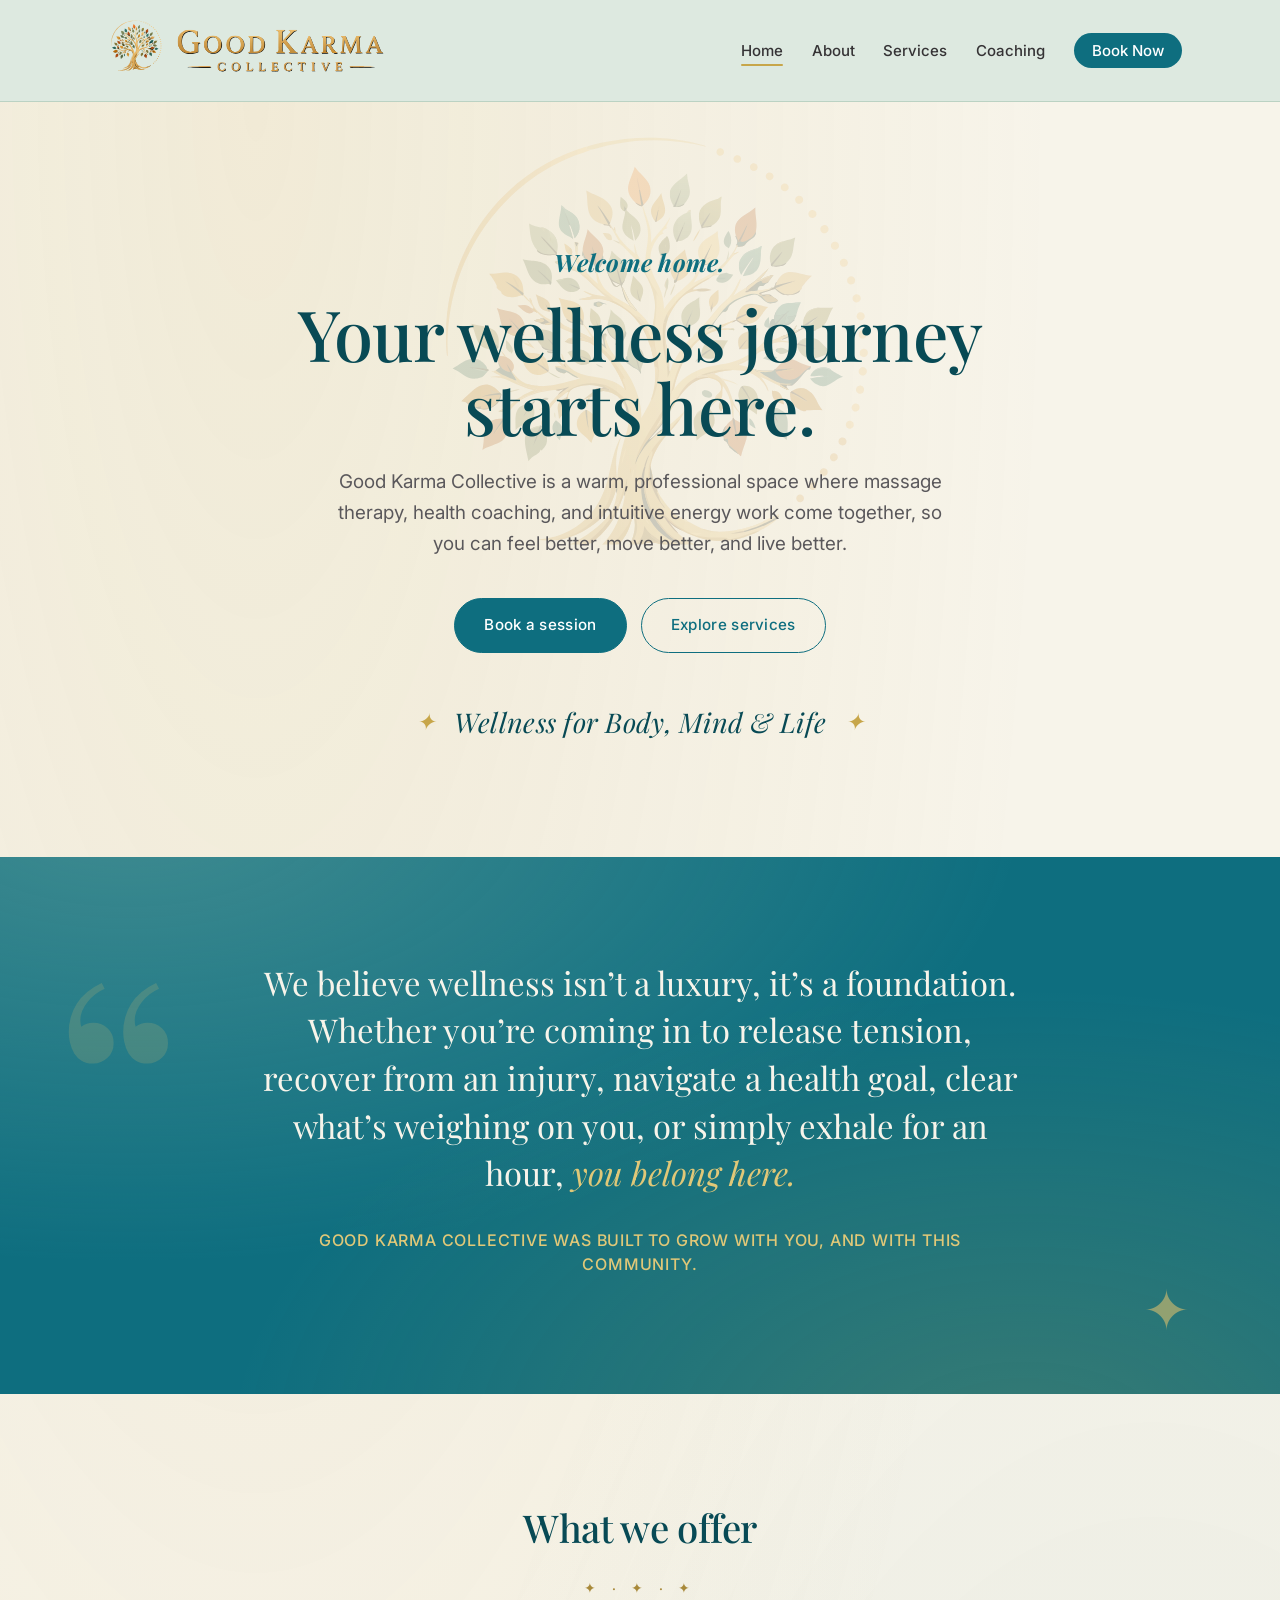
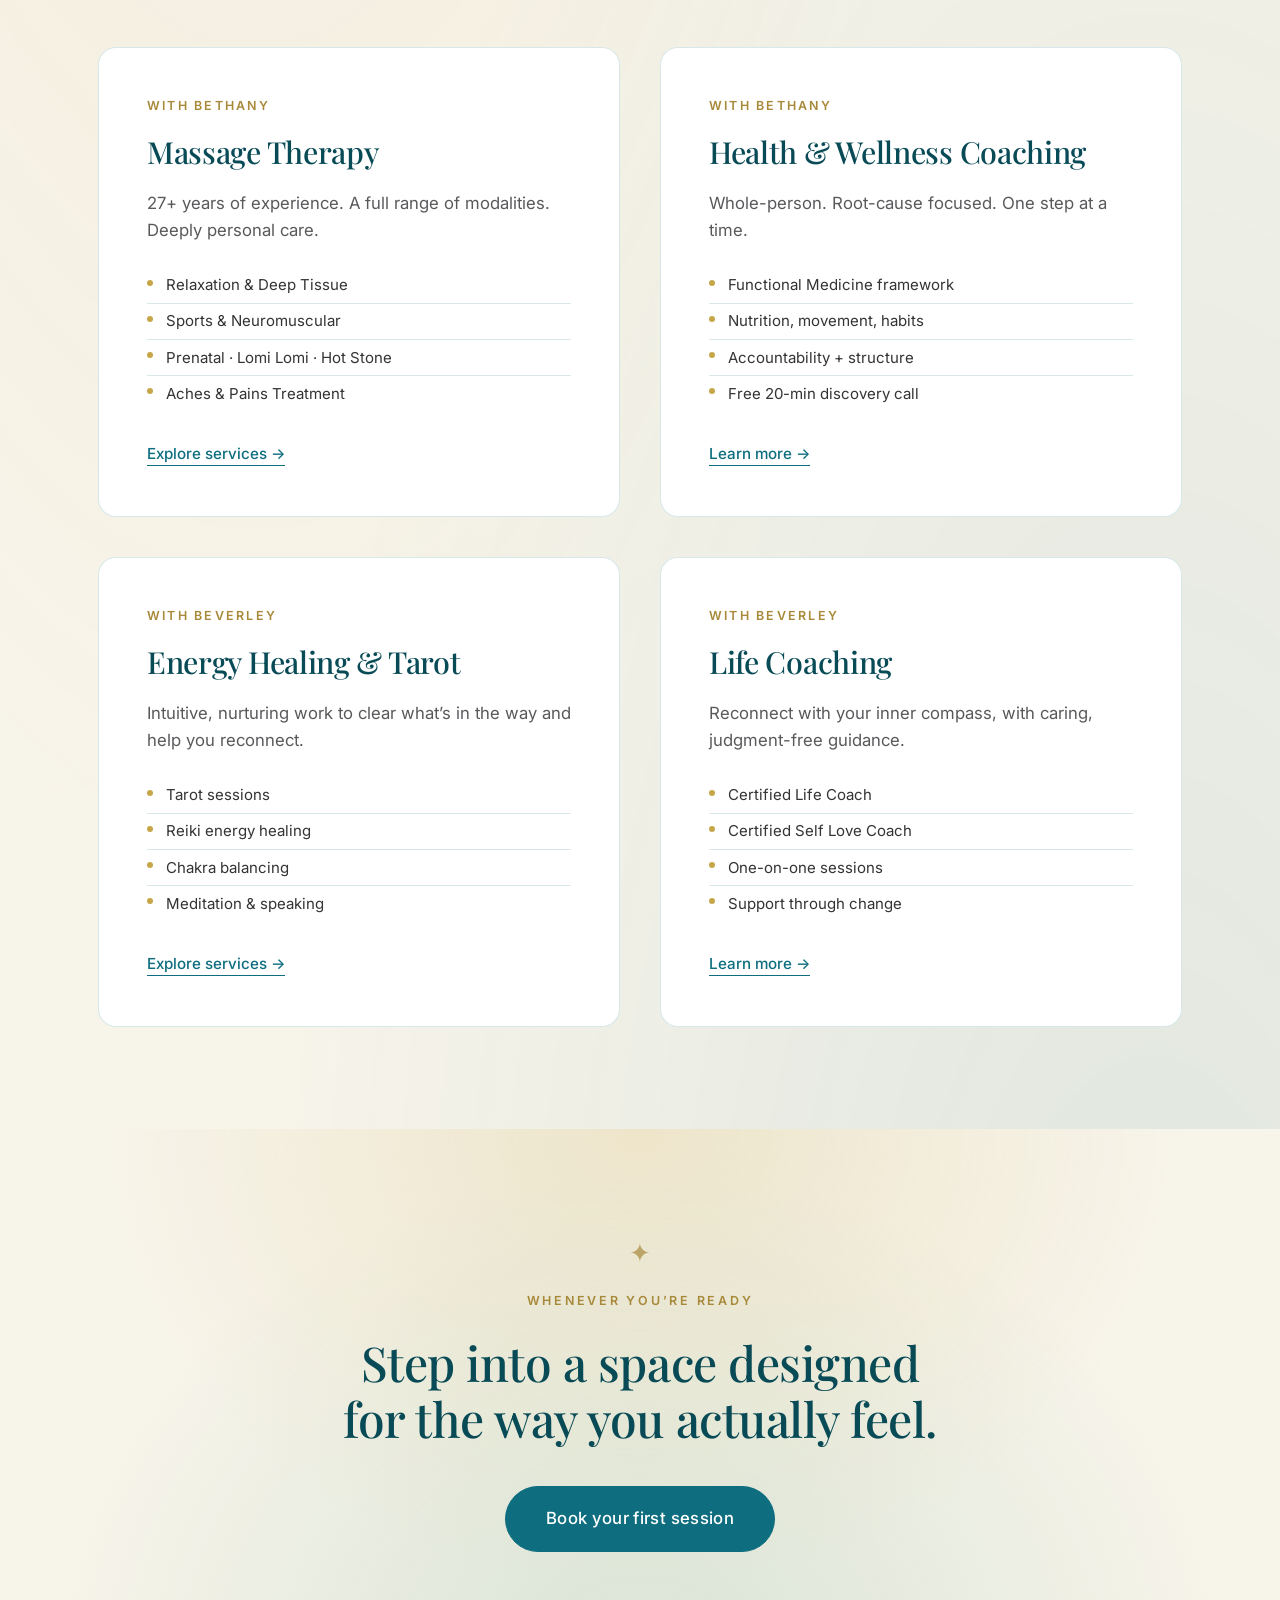
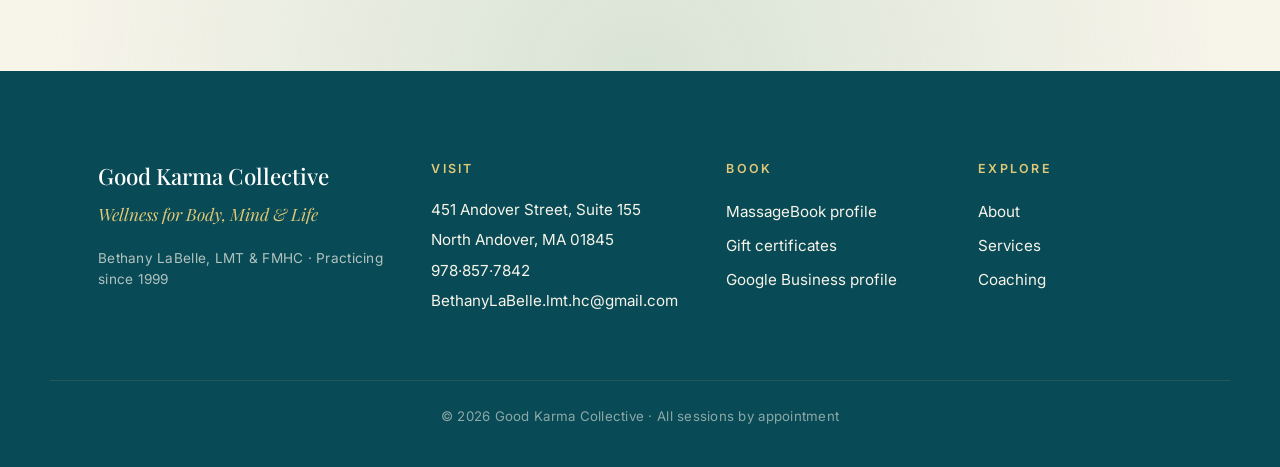
==== commit f95c0c5e: "Remove em dashes across all pages" ====
--- a/index.html
+++ b/index.html
@@ -3,7 +3,7 @@
 <head>
   <meta charset="UTF-8">
   <meta name="viewport" content="width=device-width, initial-scale=1.0">
-  <title>Good Karma Collective — Wellness for Body, Mind &amp; Life</title>
+  <title>Good Karma Collective - Wellness for Body, Mind &amp; Life</title>
   <meta name="description" content="A warm, professional wellness space in one place: massage therapy and health coaching with Bethany LaBelle, LMT & FMHC, plus tarot, energy healing, and life coaching with Beverley Raymond.">
 
   <link rel="preconnect" href="https://fonts.googleapis.com">
@@ -34,19 +34,17 @@
       opacity: 0.18;
       /* Hide the wordmark portion (bottom ~38% of the large logo viewBox) so only the tree shows */
       clip-path: inset(0 0 38% 0);
-      /* Centered, no vh-based translate — stays put regardless of viewport changes */
+      /* Centered, no vh-based translate - stays put regardless of viewport changes */
       transform: translate(-50%, -50%);
     }
 
     /* Stack the page content above the backdrop without nuking the existing styles.css rules. */
-    .site-header,
-    main,
-    .site-footer {
+    .site-header, main, .site-footer {
       position: relative;
       z-index: 2;
     }
 
-    /* Hero gets a transparent bg so the tree shows through it — body cream + fixed tree underneath. */
+    /* Hero gets a transparent bg so the tree shows through it - body cream + fixed tree underneath. */
     .hero {
       background: transparent !important;
     }
@@ -58,8 +56,7 @@
       pointer-events: none;
       z-index: -1;
       background:
-        radial-gradient(ellipse at 20% 0%, rgba(199, 166, 74, 0.12), transparent 55%),
-        radial-gradient(ellipse at 90% 100%, rgba(14, 110, 127, 0.10), transparent 55%);
+        radial-gradient(ellipse at 20% 0%, rgba(199, 166, 74, 0.12), transparent 55%), radial-gradient(ellipse at 90% 100%, rgba(14, 110, 127, 0.10), transparent 55%);
     }
 
     /* Closing CTA: keep its warm sage+gold wash but explicitly cover the tree once the user scrolls past it. */
@@ -74,7 +71,7 @@
 
   <header class="site-header">
     <div class="container header-inner">
-      <a href="index.html" class="brand" aria-label="Good Karma Collective — home">
+      <a href="index.html" class="brand" aria-label="Good Karma Collective - home">
         <img class="brand-logo" src="assets/logo-small.svg" alt="Good Karma Collective" width="220" height="48">
       </a>
       <nav class="site-nav" aria-label="Primary">
@@ -96,8 +93,7 @@
         <p class="hero-eyebrow"><em>Welcome home.</em></p>
         <h1 class="hero-headline">Your wellness journey<br>starts here.</h1>
         <p class="hero-lede">
-          Good Karma Collective is a warm, professional space where massage therapy,
-          health coaching, and intuitive energy work come together &mdash; so you can feel
+          Good Karma Collective is a warm, professional space where massage therapy, health coaching, and intuitive energy work come together, so you can feel
           better, move better, and live better.
         </p>
         <p class="hero-cta-row">
@@ -112,14 +108,12 @@
       <div class="container">
         <blockquote class="vision-statement">
           <p>
-            We believe wellness isn&rsquo;t a luxury &mdash; it&rsquo;s a foundation.
-            Whether you&rsquo;re coming in to release tension, recover from an injury,
-            navigate a health goal, clear what&rsquo;s weighing on you, or simply exhale for
+            We believe wellness isn&rsquo;t a luxury, it&rsquo;s a foundation.
+            Whether you&rsquo;re coming in to release tension, recover from an injury, navigate a health goal, clear what&rsquo;s weighing on you, or simply exhale for
             an hour, <em>you belong here.</em>
           </p>
           <p class="vision-footer">
-            Good Karma Collective was built to grow with you &mdash;
-            and with this community.
+            Good Karma Collective was built to grow with you, and with this community.
           </p>
         </blockquote>
       </div>
@@ -187,8 +181,7 @@
             <p class="service-card-eyebrow">With Beverley</p>
             <h3 class="service-card-title">Life Coaching</h3>
             <p class="service-card-lede">
-              Reconnect with your inner compass, with caring,
-              judgment-free guidance.
+              Reconnect with your inner compass, with caring, judgment-free guidance.
             </p>
             <ul class="service-card-detail">
               <li>Certified Life Coach</li>
